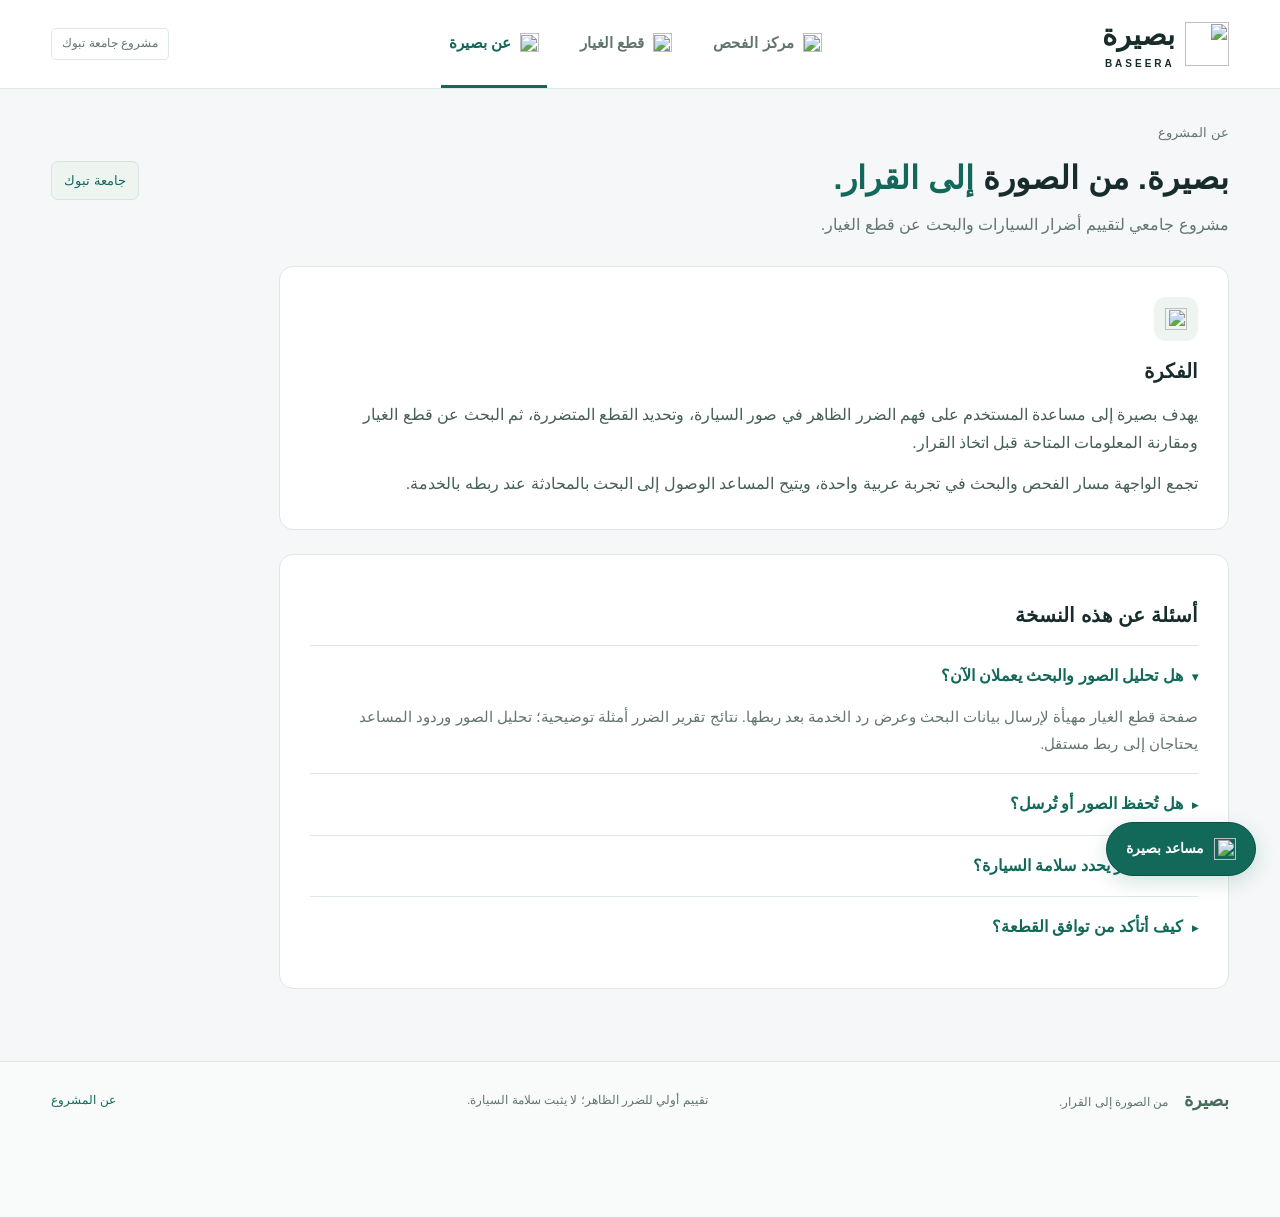
==== about.html @ 540dde1b "Add files via upload" ====
<!DOCTYPE html>
<html lang="ar" dir="rtl">
  <!-- إعدادات الصفحة: الحروف العربية، عرض الجوال، العنوان والتنسيق -->
  <head>
    <meta charset="UTF-8">
    <meta name="viewport" content="width=device-width, initial-scale=1">
    <title>عن المشروع | بصيرة</title>
    <link rel="stylesheet" href="style.css">
  </head>
  <!-- محتوى الصفحة الذي يظهر للمستخدم -->
  <body>
    <!-- الهيدر: الشعار وروابط الصفحات -->
    <div class="header">
      <div class="container header-row">
        <a class="logo" href="index.html"> <img src="assets/logo.png" alt=""> <span><b>بصيرة</b> <span lang="en" class="logo-english">BASEERA</span></span> </a>
        <div class="menu">
          <a href="index.html"> <img class="icon" src="assets/inspection.png" alt=""> <span>مركز الفحص</span> </a>
          <a href="parts.html"> <img class="icon" src="assets/parts.png" alt=""> <span>قطع الغيار</span> </a>
          <a href="about.html" class="active"> <img class="icon" src="assets/about-green.png" alt=""> <span>عن بصيرة</span> </a>
        </div>
        <span class="university">مشروع جامعة تبوك</span>
      </div>
    </div>
    <!-- المحتوى الرئيسي -->
    <div class="container main">
      <!-- عنوان الصفحة والوصف -->
      <div class="page-heading">
        <div>
          <p class="page-path">عن المشروع</p>
          <h1>بصيرة. من الصورة <span>إلى القرار.</span></h1>
          <p class="page-description">مشروع جامعي لتقييم أضرار السيارات والبحث عن قطع الغيار.</p>
        </div>
        <span class="info-badge">جامعة تبوك</span>
      </div>
      <!-- فكرة المشروع -->
      <div class="box about-box">
        <span class="icon-box"> <img class="icon" src="assets/inspection-green.png" alt=""> </span>
        <h2>الفكرة</h2>
        <p>يهدف بصيرة إلى مساعدة المستخدم على فهم الضرر الظاهر في صور السيارة، وتحديد القطع المتضررة، ثم البحث عن قطع الغيار ومقارنة المعلومات المتاحة قبل اتخاذ القرار.</p>
        <p>تجمع الواجهة مسار الفحص والبحث في تجربة عربية واحدة، ويتيح المساعد الوصول إلى البحث بالمحادثة عند ربطه بالخدمة.</p>
      </div>
      <!-- أسئلة شائعة: اضغط السؤال لفتح الإجابة -->
      <div class="box about-box">
        <h2>أسئلة عن هذه النسخة</h2>
        <details class="question" open>
          <summary class="question-title"><span class="arrow-closed">▸</span><span class="arrow-open">▾</span>هل تحليل الصور والبحث يعملان الآن؟</summary>
          <p>صفحة قطع الغيار مهيأة لإرسال بيانات البحث وعرض رد الخدمة بعد ربطها. نتائج تقرير الضرر أمثلة توضيحية؛ تحليل الصور وردود المساعد يحتاجان إلى ربط مستقل.</p>
        </details>
        <details class="question">
          <summary class="question-title"><span class="arrow-closed">▸</span><span class="arrow-open">▾</span>هل تُحفظ الصور أو تُرسل؟</summary>
          <p>لا. اختيار الصورة يظل داخل المتصفح، وزر تحليل الصور غير مفعّل. عند ربط النظام بخادم، يجب توضيح سياسة حفظ الصور للمستخدم.</p>
        </details>
        <details class="question">
          <summary class="question-title"><span class="arrow-closed">▸</span><span class="arrow-open">▾</span>هل التقرير يحدد سلامة السيارة؟</summary>
          <p>التصميم مخصص لتقييم أولي للضرر الظاهر. تحديد السلامة والأضرار الداخلية يحتاج إلى فحص لدى مختص.</p>
        </details>
        <details class="question">
          <summary class="question-title"><span class="arrow-closed">▸</span><span class="arrow-open">▾</span>كيف أتأكد من توافق القطعة؟</summary>
          <p>راجع رقم القطعة وبيانات الشركة والطراز وسنة الصنع لدى البائع قبل الشراء. تشابه الاسم وحده لا يضمن التوافق.</p>
        </details>
      </div>
    </div>
    <!-- الفوتر: معلومات أسفل الصفحة -->
    <div class="footer">
      <div class="container footer-row">
        <p><b>بصيرة</b> <span>من الصورة إلى القرار.</span></p>
        <p>تقييم أولي للضرر الظاهر؛ لا يثبت سلامة السيارة.</p>
        <a href="about.html">عن المشروع</a>
      </div>
    </div>
    <!-- المساعد: details يفتح ويغلق النافذة عند الضغط على summary -->
    <details class="chat">
      <summary class="chat-button"> <img class="icon" src="assets/chat.png" alt=""> <span>مساعد بصيرة</span> </summary>
      <div class="chat-window">
        <div class="chat-heading">
          <span class="icon-box"> <img class="icon" src="assets/assistant.png" alt=""> </span>
          <div>
            <h2>مساعد بصيرة</h2>
            <p>نساعدك توصل للقطعة المناسبة</p>
          </div>
        </div>
        <div class="chat-body">
          <span class="badge">معاينة الواجهة</span>
          <p class="chat-message">أهلًا بك في بصيرة. اكتب اسم القطعة، ونوع سيارتك وسنة الصنع لبدء البحث.</p>
          <p class="small-text gray-text">تعرف القطعة اللي تحتاجها؟</p>
          <a class="chat-link" href="parts.html">انتقل للبحث عن قطع الغيار</a>
        </div>
        <label class="message-label" for="chat-message">رسالتك للمساعد</label>
        <!-- كتابة الرسالة: الإرسال غير مربوط حاليًا -->
        <div class="chat-input">
          <textarea id="chat-message" rows="2" placeholder="مثال: أبغى صدام أمامي كامري 2022"></textarea>
          <button class="send-button" disabled>إرسال</button>
        </div>
        <p class="chat-note">المحادثة الآلية غير متصلة في هذه المعاينة؛ الرسائل لا تُرسل.</p>
      </div>
    </details>
  </body>
</html>
---- style.css ----
/* الخطوط المحلية: العادي والعريض */
@font-face {
  font-family: "Baseera";
  src: url("assets/fonts/arabic-regular.ttf") format("truetype");
  font-weight: 400;
  font-display: swap;
}
@font-face {
  font-family: "Baseera";
  src: url("assets/fonts/arabic-bold.ttf") format("truetype");
  font-weight: 700;
  font-display: swap;
}
/* تنسيق عام مشترك بين الصفحات */
* { box-sizing: border-box; }
body {
  margin: 0;
  color: #182c2b;
  background: #f5f7f8;
  font-family: "Baseera", Tahoma, Arial, sans-serif;
  line-height: 1.8;
}
button, input, select, textarea { font: inherit; }
a {
  color: #126859;
  text-decoration: none;
}
a:hover { text-decoration: underline; }
button, .question-title, .chat-button { cursor: pointer; }
button:disabled { cursor: not-allowed; }
h1, h2, h3, h4, p { margin: 0; }
h2 { font-size: 20px; }
h3 { font-size: 16px; }
img { max-width: 100%; }
.icon {
  width: 22px;
  height: 22px;
  flex-shrink: 0;
}
.container {
  width: 92%;
  margin: auto;
  max-width: 1280px;
}
.main {
  min-height: 80vh;
  padding: 32px 0 48px;
}
.gray-text { color: #627571; }
.small-text { font-size: 14px; }
.full-width { width: 100%; }
a:focus, button:focus, input:focus, select:focus, textarea:focus, summary:focus {
  outline: 3px solid #409984;
  outline-offset: 4px;
}
/* الهيدر: الشعار والقائمة */
.header {
  background: #ffffff;
  border-bottom: 1px solid #dfe7e4;
}
.header-row {
  min-height: 88px;
  display: flex;
  align-items: center;
  justify-content: space-between;
  gap: 30px;
}
.logo {
  display: flex;
  align-items: center;
  gap: 10px;
  color: #182c2b;
}
.logo:hover { text-decoration: none; }
.logo img {
  width: 44px;
  height: 44px;
}
.logo > span {
  display: flex;
  line-height: 1.2;
  flex-direction: column;
}
.logo b { font-size: 29px; }
.logo-english {
  font-family: Arial, sans-serif;
  font-size: 10px;
  font-weight: 700;
  letter-spacing: 3px;
  margin-top: 6px;
}
.menu {
  display: flex;
  gap: 25px;
}
.menu a {
  display: flex;
  align-items: center;
  gap: 9px;
  min-height: 88px;
  padding: 0 8px;
  color: #627571;
  border-bottom: 3px solid transparent;
  font-size: 15px;
  font-weight: 700;
}
.menu a:hover {
  color: #126859;
  text-decoration: none;
}
.menu a.active {
  color: #126859;
  border-bottom-color: #126859;
}
.menu .icon {
  width: 19px;
  height: 19px;
}
.university {
  color: #627571;
  border: 1px solid #dfe7e4;
  padding: 4px 10px;
  border-radius: 5px;
  font-size: 12px;
  white-space: nowrap;
}
/* عنوان الصفحة والشارات */
.page-heading {
  display: flex;
  align-items: center;
  justify-content: space-between;
  gap: 24px;
  margin-bottom: 26px;
}
.page-path {
  color: #627571;
  font-size: 13px;
  margin-bottom: 7px;
}
.page-path span {
  margin: 0 9px;
  color: #98a7a2;
}
h1 {
  font-size: 32px;
  line-height: 1.7;
}
h1 span { color: #126859; }
.page-description {
  margin-top: 5px;
  color: #627571;
}
.info-badge {
  display: flex;
  align-items: center;
  gap: 9px;
  padding: 7px 12px;
  border: 1px solid #d5e4dc;
  border-radius: 7px;
  background: #eef5f1;
  color: #126859;
  font-size: 13px;
  white-space: nowrap;
}
.badge {
  display: inline-block;
  font-size: 12px;
  font-weight: 400;
  background: #fcf2d9;
  color: #7d5d20;
  padding: 3px 9px;
  border-radius: 5px;
}
.badge.green-badge {
  color: #126859;
  background: #eef5f1;
}
/* الصناديق والحقول والأزرار المشتركة */
.box {
  background: #ffffff;
  border: 1px solid #dfe7e4;
  border-radius: 14px;
}
.icon-box {
  width: 44px;
  height: 44px;
  display: flex;
  flex-shrink: 0;
  color: #126859;
  border-radius: 12px;
  background: #eef5f1;
  align-items: center;
  justify-content: center;
}
.section-heading {
  display: flex;
  align-items: center;
  gap: 13px;
  margin-bottom: 24px;
}
.section-heading h2 { font-size: 18px; }
.section-heading p {
  color: #627571;
  font-size: 13px;
  margin-top: 3px;
}
.field {
  min-width: 0;
  margin-bottom: 18px;
}
.field label {
  display: block;
  font-size: 14px;
  font-weight: 700;
  margin-bottom: 7px;
  color: #445e56;
}
.field input, .field select {
  width: 100%;
  min-height: 47px;
  padding: 8px 12px;
  border: 1px solid #dfe7e4;
  border-radius: 7px;
  color: #182c2b;
  background: white;
  font-size: 15px;
}
/* flex يضع الحقول بجانب بعض، و gap يحدد المسافة بينها. */
.field-row {
  display: flex;
  gap: 12px;
}
.field-row .field { flex: 1; }
.note {
  color: #627571;
  font-size: 13px;
  line-height: 1.9;
  margin-top: 12px;
}
.search-status {
  margin-top: 12px;
  padding: 12px;
  text-align: center;
  color: #126b5c;
  background: #eef5f1;
  border-radius: 9px;
}
.divider {
  height: 1px;
  background: #dfe7e4;
  margin: 24px 0;
}
.button {
  display: inline-flex;
  align-items: center;
  justify-content: center;
  gap: 9px;
  min-height: 46px;
  padding: 10px 19px;
  border: 1px solid transparent;
  border-radius: 8px;
  font-size: 14px;
  font-weight: 700;
  text-align: center;
}
.button:hover { text-decoration: none; }
.button.green-button {
  background: #126859;
  color: white;
}
.button:disabled {
  background: #688d83;
  color: white;
}
.button.white-button {
  border-color: #dfe7e4;
  background: white;
  color: #126859;
}
.button.white-button:hover { background: #eef5f1; }
/* الصفحة الرئيسية: خطوات الفحص */
.steps {
  list-style: none;
  margin: 0 0 24px;
  padding: 21px 28px;
  display: flex;
  gap: 28px;
  background: white;
  border: 1px solid #dfe7e4;
  border-radius: 12px;
}
.step {
  display: flex;
  align-items: center;
  gap: 13px;
  color: #627571;
  flex: 1;
}
.step-number {
  width: 35px;
  height: 35px;
  display: flex;
  flex-shrink: 0;
  border: 1px solid #dfe7e4;
  border-radius: 50%;
  font-family: Arial, sans-serif;
  font-size: 12px;
  align-items: center;
  justify-content: center;
}
.step b {
  display: block;
  font-size: 14px;
}
.step-text {
  display: block;
  font-size: 12px;
}
.step.active { color: #126859; }
.step.active .step-number {
  background: #126859;
  color: white;
  border-color: #126859;
  box-shadow: 0 0 0 4px #eef5f1;
}
/* الصفحة الرئيسية: بيانات السيارة ورفع الصور */
.inspection-layout {
  display: flex;
  gap: 24px;
  align-items: flex-start;
}
.car-form {
  padding: 24px;
  width: 320px;
  flex-shrink: 0;
}
.privacy-note {
  display: flex;
  align-items: flex-start;
  gap: 9px;
  color: #126859;
  margin-bottom: 14px;
  font-size: 14px;
}
.privacy-note .icon { margin-top: 4px; }
.upload-box {
  padding: 25px;
  flex: 1;
  min-width: 0;
}
.upload-heading {
  display: flex;
  align-items: center;
  justify-content: space-between;
  gap: 15px;
  margin-bottom: 19px;
}
.upload-heading h2 { font-size: 22px; }
.upload-area {
  border: 2px dashed #b7cec5;
  border-radius: 13px;
  background: #f6fbf8;
  padding: 25px 25px 20px;
  text-align: center;
}
.upload-label {
  display: flex;
  flex-direction: column;
  align-items: center;
  cursor: pointer;
  padding: 10px 0 15px;
}
.upload-icon {
  width: 76px;
  height: 76px;
  background: #e4f1eb;
  border-radius: 22px;
  display: flex;
  color: #126859;
  margin-bottom: 20px;
  align-items: center;
  justify-content: center;
}
.upload-icon .icon {
  width: 34px;
  height: 34px;
}
.upload-label b {
  font-size: 22px;
  margin-bottom: 6px;
}
.upload-help {
  color: #627571;
  font-size: 14px;
}
.file-types {
  color: #627571;
  font-size: 12px;
  font-family: Arial, sans-serif;
  margin-top: 10px;
}
.file-input {
  display: block;
  width: 100%;
  max-width: 430px;
  margin: 7px auto 0;
  border: 1px solid #cbded4;
  border-radius: 8px;
  padding: 6px;
  background: white;
  color: #4a665c;
  font-size: 13px;
}
.photo-tips {
  display: flex;
  justify-content: space-between;
  gap: 12px;
  padding: 18px 0;
  border-bottom: 1px solid #dfe7e4;
}
.photo-tips span {
  display: flex;
  align-items: center;
  gap: 7px;
  font-size: 12px;
  color: #627571;
}
.photo-tips .icon {
  width: 18px;
  height: 18px;
}
.actions {
  display: flex;
  align-items: center;
  gap: 12px;
  margin-top: 20px;
}
.actions .green-button { flex: 1; }
/* النقاط الثلاث أسفل الصفحة الرئيسية */
.features {
  display: flex;
  gap: 26px;
  margin-top: 28px;
  border-top: 1px solid #dfe7e4;
  padding: 24px 0 0;
}
.features > div {
  display: flex;
  align-items: center;
  gap: 13px;
  flex: 1;
}
.features .icon {
  width: 26px;
  height: 26px;
}
.features h3 { font-size: 14px; }
.features p {
  color: #627571;
  font-size: 12px;
  margin-top: 4px;
}
/* صفحة قطع الغيار: البحث والنتائج */
.parts-layout {
  display: flex;
  gap: 25px;
  align-items: flex-start;
}
.search-form {
  padding: 24px;
  width: 305px;
  flex-shrink: 0;
}
.results {
  min-width: 0;
  flex: 1;
}
.results-heading {
  display: flex;
  justify-content: space-between;
  align-items: center;
  gap: 15px;
  margin-bottom: 17px;
}
/* بطاقات المنتجات */
.products {
  display: flex;
  gap: 17px;
  flex-wrap: wrap;
  justify-content: space-between;
}
.product {
  background: white;
  border: 1px solid #dfe7e4;
  border-radius: 12px;
  padding: 22px;
  width: 48%;
  overflow-wrap: anywhere;
  display: flex;
  flex-direction: column;
}
.product-heading {
  display: flex;
  align-items: center;
  justify-content: space-between;
}
.store-name {
  color: #336aad;
  direction: ltr;
  font-family: Arial, sans-serif;
  font-size: 21px;
  font-weight: 700;
}
.condition {
  background: #eef5f1;
  color: #526e59;
  border-radius: 4px;
  padding: 3px 9px;
  font-size: 12px;
}
.product-name {
  display: flex;
  margin: 22px 0 18px;
}
.product-name h3 { font-size: 14px; }
.price {
  display: flex;
  align-items: baseline;
  gap: 12px;
  flex-wrap: wrap;
}
.price b {
  font-size: 26px;
  color: #126859;
}
.price > span {
  font-size: 12px;
  color: #627571;
}
.shipping {
  margin: 18px 0 0;
  font-size: 14px;
}
.shipping > div {
  display: flex;
  justify-content: space-between;
  gap: 12px;
  margin-top: 8px;
}
.shipping span { color: #627571; }
.shipping b {
  text-align: left;
  font-weight: inherit;
}
.results-note {
  color: #627571;
  font-size: 13px;
  margin-top: 18px;
}
.empty-results {
  padding: 65px 28px;
  text-align: center;
  color: #627571;
}
.product-photo {
  height: 170px;
  margin-top: 18px;
  border-radius: 9px;
  background: #f7f9f8;
  display: flex;
  align-items: center;
  justify-content: center;
  color: #627571;
  font-size: 13px;
  overflow: hidden;
}
.product-image {
  width: 100%;
  height: 100%;
  object-fit: contain;
}
.product-number {
  color: #627571;
  font-size: 12px;
  margin: 18px 0 12px;
}
.product > .button { margin-top: auto; }
/* صفحة التقرير التوضيحي */
.report-alert {
  display: flex;
  align-items: flex-start;
  gap: 10px;
  color: #7d622c;
  background: #fcf6e8;
  border: 1px solid #eddfbc;
  border-radius: 9px;
  padding: 14px 18px;
  margin-bottom: 24px;
  font-size: 14px;
}
.report-alert .icon { margin-top: 3px; }
.report { padding: 28px; }
.report-heading {
  display: flex;
  justify-content: space-between;
  align-items: center;
  gap: 20px;
  border-bottom: 1px solid #dfe7e4;
  padding-bottom: 22px;
}
.report-heading .section-heading { margin-bottom: 0; }
.report-body {
  display: flex;
  gap: 32px;
  padding: 28px 0;
}
.damage-level {
  display: flex;
  flex-direction: column;
  align-items: center;
  justify-content: center;
  background: #f9f5e9;
  color: #856727;
  padding: 28px 20px;
  border-radius: 11px;
  width: 250px;
  flex-shrink: 0;
}
.damage-level > span { font-size: 14px; }
.damage-level b {
  font-size: 38px;
  margin: 4px 0;
}
.damage-level .damage-note { font-size: 12px; }
.damage-meter {
  display: flex;
  gap: 6px;
  width: 165px;
  margin: 12px 0;
  direction: ltr;
}
.damage-meter span {
  flex: 1;
  height: 6px;
  border-radius: 5px;
  background: #c3a04c;
}
.damage-meter .light-bar { background: #e5dac0; }
.part-count {
  background: #eef5f1;
  border-radius: 4px;
  padding: 2px 8px;
  margin-right: 10px;
  font-size: 13px;
}
.damaged-parts {
  flex: 1;
  min-width: 0;
}
.damaged-part {
  display: flex;
  align-items: center;
  gap: 13px;
  padding: 23px 0;
  border-bottom: 1px solid #dfe7e4;
}
.damaged-part h4 { font-size: 15px; }
.damaged-part p {
  font-size: 12px;
  color: #627571;
}
.damaged-part a, .damaged-part > .small-text {
  font-size: 13px;
  margin-right: auto;
}
.part-number {
  width: 28px;
  height: 28px;
  border: 1px solid #dfe7e4;
  border-radius: 50%;
  display: flex;
  color: #126859;
  font-size: 12px;
  flex-shrink: 0;
  align-items: center;
  justify-content: center;
}
.report-note {
  display: flex;
  gap: 9px;
  color: #627571;
  font-size: 14px;
}
.next-step {
  display: flex;
  align-items: center;
  gap: 17px;
  margin-top: 25px;
  padding: 24px;
  border: 1px solid #d6e4d9;
  background: #eef5ed;
  border-radius: 12px;
}
.next-step h2 { font-size: 17px; }
.next-step p {
  font-size: 14px;
  color: #627571;
}
.next-step .button { margin-right: auto; }
.print-note {
  margin-top: 18px;
  font-size: 13px;
  color: #627571;
}
/* صفحة عن المشروع والأسئلة */
.about-box {
  padding: 30px;
  margin-bottom: 24px;
  max-width: 950px;
}
.about-box > h2 { margin: 12px 0; }
.about-box > p {
  margin-top: 12px;
  color: #465f57;
}
.question {
  border-top: 1px solid #dfe7e4;
  padding: 16px 0;
}
.question .question-title {
  color: #126859;
  font-weight: 700;
}
.question p {
  color: #627571;
  margin-top: 12px;
  font-size: 15px;
}
/* نافذة المساعد الثابتة أسفل الشاشة */
.chat {
  position: fixed;
  right: 24px;
  bottom: 24px;
  z-index: 50;
}
.chat-button {
  display: flex;
  align-items: center;
  gap: 10px;
  padding: 13px 19px;
  min-height: 54px;
  background: #126859;
  color: white;
  border: 1px solid #0b5044;
  border-radius: 30px;
  font-size: 14px;
  font-weight: 700;
  box-shadow: 0 6px 20px #12685930;
}
.chat-button:hover { background: #0b5044; }
.chat-window {
  position: absolute;
  right: 0;
  bottom: 72px;
  width: 365px;
  max-height: 70vh;
  overflow-y: auto;
  background: white;
  border: 1px solid #dfe7e4;
  border-radius: 17px;
  box-shadow: 0 15px 55px #183c3026;
}
.chat-heading {
  display: flex;
  gap: 12px;
  align-items: center;
  border-bottom: 1px solid #dfe7e4;
  padding: 18px;
}
.chat-heading h2 { font-size: 17px; }
.chat-heading p {
  color: #627571;
  font-size: 12px;
}
.chat-body {
  padding: 19px;
  min-height: 210px;
}
.chat-message {
  background: #eef5f1;
  color: #355a4b;
  padding: 13px;
  border-radius: 12px 0 12px 12px;
  font-size: 14px;
  margin: 14px 0 18px;
}
.chat-link {
  display: block;
  border: 1px solid #dfe7e4;
  border-radius: 7px;
  padding: 9px;
  font-size: 13px;
  margin-top: 8px;
}
.message-label {
  display: block;
  margin: 0 16px 4px;
  font-size: 12px;
  color: #627571;
}
.chat-input {
  display: flex;
  align-items: center;
  gap: 7px;
  margin: 0 16px;
  padding: 8px;
  border: 1px solid #dfe7e4;
  border-radius: 9px;
}
.chat-input textarea {
  border: 0;
  resize: vertical;
  min-width: 0;
  flex: 1;
  font-size: 14px;
  padding: 5px;
  color: #182c2b;
  background: white;
}
.send-button {
  display: flex;
  width: 50px;
  height: 36px;
  border: 0;
  border-radius: 7px;
  background: #688d83;
  color: white;
  align-items: center;
  justify-content: center;
  font-size: 12px;
  flex-shrink: 0;
}
.chat-note {
  color: #627571;
  padding: 12px 18px 17px;
  font-size: 12px;
}
/* الفوتر: أسفل كل صفحة */
.footer {
  border-top: 1px solid #dfe7e4;
  background: #f9fbfa;
  color: #627571;
  padding: 22px 0 100px;
  font-size: 12px;
}
.footer-row {
  display: flex;
  align-items: center;
  justify-content: space-between;
  gap: 20px;
}
.footer-row b {
  font-size: 18px;
  color: #496b5b;
  margin-left: 12px;
}
/* فتح السؤال وإغلاقه يتم بواسطة details؛ هذه القواعد تبدّل السهم فقط. */
.question-title { display: block; }
.question-title .arrow-closed, .question-title .arrow-open {
  width: 15px;
  font-size: 12px;
  display: inline-block;
}
.question .arrow-open { display: none; }
.question[open] .arrow-closed { display: none; }
.question[open] .arrow-open { display: inline-block; }
/* تعديلات الشاشات المتوسطة */
@media (max-width: 1000px) {
  .university { display: none; }
  .inspection-layout, .parts-layout { gap: 18px; }
  .upload-box, .car-form, .search-form { padding: 20px; }
  .upload-heading {
    align-items: flex-start;
    flex-direction: column;
    gap: 8px;
  }
  .upload-area { padding: 20px 15px; }
  .upload-label b { font-size: 20px; }
  .photo-tips { flex-wrap: wrap; }
  .actions {
    flex-direction: column;
    align-items: stretch;
  }
  .report-body { gap: 22px; }
  .car-form, .search-form { width: 280px; }
  .product { width: 100%; }
  .damage-level { width: 210px; }
}
/* تعديلات الجوال */
@media (max-width: 700px) {
  .upload-box { order: -1; }
  .header-row {
    flex-wrap: wrap;
    justify-content: center;
    padding-top: 17px;
    gap: 8px;
  }
  .logo { margin-left: auto; }
  .logo img {
    width: 36px;
    height: 36px;
  }
  .logo b { font-size: 25px; }
  .menu {
    width: 100%;
    justify-content: space-between;
    gap: 4px;
  }
  .menu a {
    min-height: 54px;
    padding: 0 6px;
    font-size: 13px;
    gap: 6px;
  }
  .menu .icon {
    width: 17px;
    height: 17px;
  }
  .main { padding: 24px 0 35px; }
  h1 { font-size: 25px; }
  .page-description { font-size: 14px; }
  .page-heading {
    align-items: flex-start;
    flex-wrap: wrap;
    gap: 12px;
    margin-bottom: 22px;
  }
  .info-badge { font-size: 12px; }
  .steps {
    gap: 8px;
    padding: 16px 10px;
  }
  .step {
    flex-direction: column;
    text-align: center;
    gap: 8px;
  }
  .step-text { display: none; }
  .step b { font-size: 12px; }
  .step-number {
    width: 29px;
    height: 29px;
  }
  .inspection-layout, .parts-layout {
    flex-direction: column;
  }
  .upload-heading h2 { font-size: 21px; }
  .upload-label b { font-size: 19px; }
  .upload-help { font-size: 13px; }
  .upload-icon {
    width: 64px;
    height: 64px;
    margin-bottom: 15px;
  }
  .upload-area { padding: 18px 12px; }
  .photo-tips {
    justify-content: flex-start;
    gap: 12px 18px;
  }
  .field input, .field select { font-size: 16px; }
  .features {
    gap: 22px;
    flex-direction: column;
  }
  .features h3 { font-size: 15px; }
  .features p { font-size: 13px; }
  .report { padding: 20px; }
  .report-heading {
    flex-direction: column;
    align-items: flex-start;
  }
  .report-body { flex-direction: column; }
  .damaged-part {
    flex-wrap: wrap;
    gap: 10px;
  }
  .damaged-part a, .damaged-part > .small-text {
    width: 100%;
    padding-right: 38px;
  }
  .next-step {
    flex-wrap: wrap;
    padding: 20px;
  }
  .next-step > div { flex: 1; }
  .next-step .button { width: 100%; }
  .about-box { padding: 23px; }
  .footer-row {
    flex-direction: column;
    align-items: flex-start;
    gap: 10px;
  }
  .chat {
    right: 16px;
    bottom: 16px;
  }
  .chat-window {
    width: 90vw;
    max-width: 365px;
    bottom: 67px;
  }
  .chat-button {
    min-height: 50px;
    font-size: 13px;
    padding: 11px 16px;
  }
  .chat-input textarea { font-size: 16px; }
  .car-form, .search-form, .upload-box, .results, .damage-level, .damaged-parts { width: 100%; }
  .upload-box, .results, .damaged-parts { flex: auto; }
}
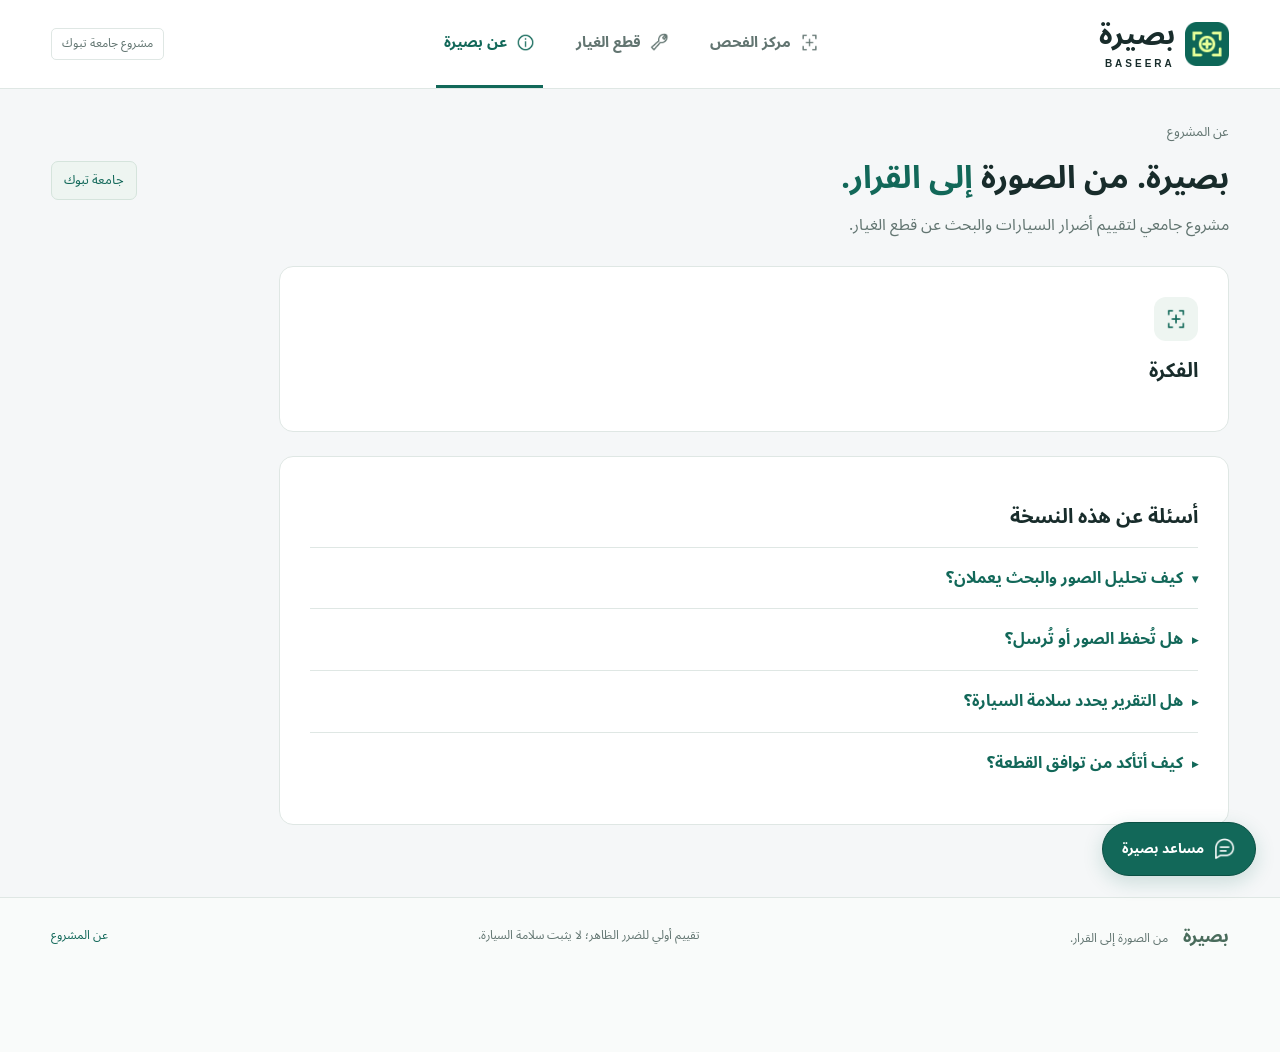
==== commit 56c3dc41: "Update about.html" ====
--- a/about.html
+++ b/about.html
@@ -36,27 +36,24 @@
       <div class="box about-box">
         <span class="icon-box"> <img class="icon" src="assets/inspection-green.png" alt=""> </span>
         <h2>الفكرة</h2>
-        <p>يهدف بصيرة إلى مساعدة المستخدم على فهم الضرر الظاهر في صور السيارة، وتحديد القطع المتضررة، ثم البحث عن قطع الغيار ومقارنة المعلومات المتاحة قبل اتخاذ القرار.</p>
-        <p>تجمع الواجهة مسار الفحص والبحث في تجربة عربية واحدة، ويتيح المساعد الوصول إلى البحث بالمحادثة عند ربطه بالخدمة.</p>
+        
       </div>
       <!-- أسئلة شائعة: اضغط السؤال لفتح الإجابة -->
       <div class="box about-box">
         <h2>أسئلة عن هذه النسخة</h2>
         <details class="question" open>
-          <summary class="question-title"><span class="arrow-closed">▸</span><span class="arrow-open">▾</span>هل تحليل الصور والبحث يعملان الآن؟</summary>
-          <p>صفحة قطع الغيار مهيأة لإرسال بيانات البحث وعرض رد الخدمة بعد ربطها. نتائج تقرير الضرر أمثلة توضيحية؛ تحليل الصور وردود المساعد يحتاجان إلى ربط مستقل.</p>
+          <summary class="question-title"><span class="arrow-closed">▸</span><span class="arrow-open">▾</span>كيف تحليل الصور والبحث يعملان؟</summary>
+
         </details>
         <details class="question">
           <summary class="question-title"><span class="arrow-closed">▸</span><span class="arrow-open">▾</span>هل تُحفظ الصور أو تُرسل؟</summary>
-          <p>لا. اختيار الصورة يظل داخل المتصفح، وزر تحليل الصور غير مفعّل. عند ربط النظام بخادم، يجب توضيح سياسة حفظ الصور للمستخدم.</p>
         </details>
         <details class="question">
           <summary class="question-title"><span class="arrow-closed">▸</span><span class="arrow-open">▾</span>هل التقرير يحدد سلامة السيارة؟</summary>
-          <p>التصميم مخصص لتقييم أولي للضرر الظاهر. تحديد السلامة والأضرار الداخلية يحتاج إلى فحص لدى مختص.</p>
         </details>
         <details class="question">
           <summary class="question-title"><span class="arrow-closed">▸</span><span class="arrow-open">▾</span>كيف أتأكد من توافق القطعة؟</summary>
-          <p>راجع رقم القطعة وبيانات الشركة والطراز وسنة الصنع لدى البائع قبل الشراء. تشابه الاسم وحده لا يضمن التوافق.</p>
+
         </details>
       </div>
     </div>
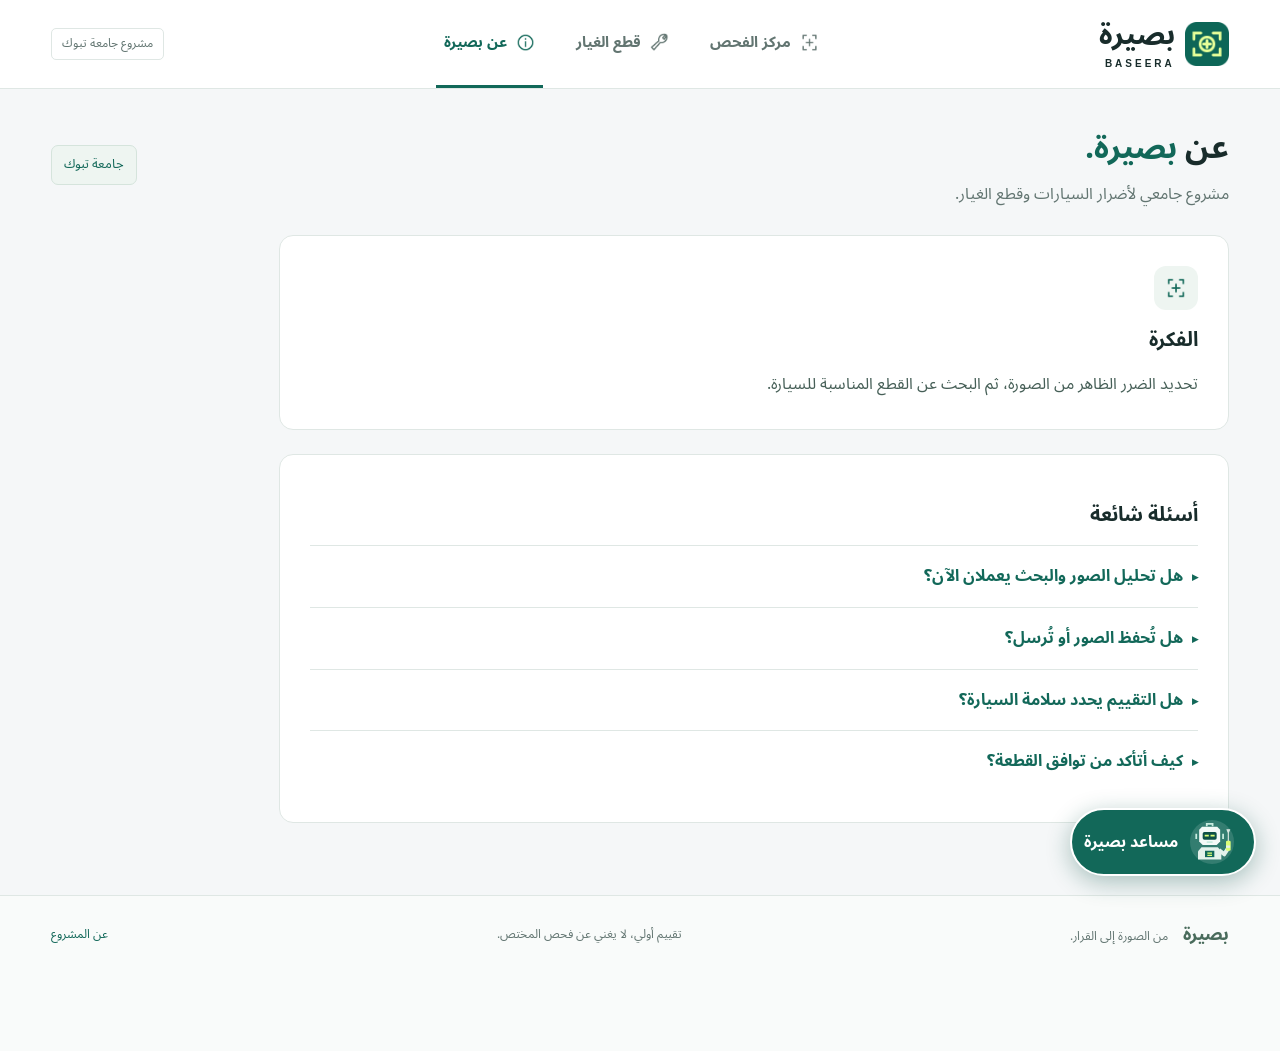
==== commit a3c03318: "Add files via upload" ====
--- a/about.html
+++ b/about.html
@@ -5,7 +5,7 @@
     <meta charset="UTF-8">
     <meta name="viewport" content="width=device-width, initial-scale=1">
     <title>عن المشروع | بصيرة</title>
-    <link rel="stylesheet" href="style.css">
+    <link rel="stylesheet" href="assets/style.css">
   </head>
   <!-- محتوى الصفحة الذي يظهر للمستخدم -->
   <body>
@@ -26,9 +26,8 @@
       <!-- عنوان الصفحة والوصف -->
       <div class="page-heading">
         <div>
-          <p class="page-path">عن المشروع</p>
-          <h1>بصيرة. من الصورة <span>إلى القرار.</span></h1>
-          <p class="page-description">مشروع جامعي لتقييم أضرار السيارات والبحث عن قطع الغيار.</p>
+          <h1>عن <span>بصيرة.</span></h1>
+          <p class="page-description">مشروع جامعي لأضرار السيارات وقطع الغيار.</p>
         </div>
         <span class="info-badge">جامعة تبوك</span>
       </div>
@@ -36,24 +35,26 @@
       <div class="box about-box">
         <span class="icon-box"> <img class="icon" src="assets/inspection-green.png" alt=""> </span>
         <h2>الفكرة</h2>
-        
+        <p>تحديد الضرر الظاهر من الصورة، ثم البحث عن القطع المناسبة للسيارة.</p>
       </div>
       <!-- أسئلة شائعة: اضغط السؤال لفتح الإجابة -->
       <div class="box about-box">
-        <h2>أسئلة عن هذه النسخة</h2>
-        <details class="question" open>
-          <summary class="question-title"><span class="arrow-closed">▸</span><span class="arrow-open">▾</span>كيف تحليل الصور والبحث يعملان؟</summary>
-
+        <h2>أسئلة شائعة</h2>
+        <details class="question">
+          <summary class="question-title"><span class="arrow-closed">▸</span><span class="arrow-open">▾</span>هل تحليل الصور والبحث يعملان الآن؟</summary>
+          <p>بحث القطع متاح. المساعد وتحليل الصور غير متاحين حاليًا.</p>
         </details>
         <details class="question">
           <summary class="question-title"><span class="arrow-closed">▸</span><span class="arrow-open">▾</span>هل تُحفظ الصور أو تُرسل؟</summary>
+          <p>لا تُرسل الصور إلى أي خادم في هذه النسخة.</p>
         </details>
         <details class="question">
-          <summary class="question-title"><span class="arrow-closed">▸</span><span class="arrow-open">▾</span>هل التقرير يحدد سلامة السيارة؟</summary>
+          <summary class="question-title"><span class="arrow-closed">▸</span><span class="arrow-open">▾</span>هل التقييم يحدد سلامة السيارة؟</summary>
+          <p>لا؛ تحديد سلامة السيارة يحتاج فحصًا لدى مختص.</p>
         </details>
         <details class="question">
           <summary class="question-title"><span class="arrow-closed">▸</span><span class="arrow-open">▾</span>كيف أتأكد من توافق القطعة؟</summary>
-
+          <p>راجع رقم القطعة والطراز والسنة مع البائع قبل الشراء.</p>
         </details>
       </div>
     </div>
@@ -61,35 +62,17 @@
     <div class="footer">
       <div class="container footer-row">
         <p><b>بصيرة</b> <span>من الصورة إلى القرار.</span></p>
-        <p>تقييم أولي للضرر الظاهر؛ لا يثبت سلامة السيارة.</p>
+        <p>تقييم أولي، لا يغني عن فحص المختص.</p>
         <a href="about.html">عن المشروع</a>
       </div>
     </div>
     <!-- المساعد: details يفتح ويغلق النافذة عند الضغط على summary -->
-    <details class="chat">
-      <summary class="chat-button"> <img class="icon" src="assets/chat.png" alt=""> <span>مساعد بصيرة</span> </summary>
-      <div class="chat-window">
-        <div class="chat-heading">
-          <span class="icon-box"> <img class="icon" src="assets/assistant.png" alt=""> </span>
-          <div>
-            <h2>مساعد بصيرة</h2>
-            <p>نساعدك توصل للقطعة المناسبة</p>
-          </div>
-        </div>
-        <div class="chat-body">
-          <span class="badge">معاينة الواجهة</span>
-          <p class="chat-message">أهلًا بك في بصيرة. اكتب اسم القطعة، ونوع سيارتك وسنة الصنع لبدء البحث.</p>
-          <p class="small-text gray-text">تعرف القطعة اللي تحتاجها؟</p>
-          <a class="chat-link" href="parts.html">انتقل للبحث عن قطع الغيار</a>
-        </div>
-        <label class="message-label" for="chat-message">رسالتك للمساعد</label>
-        <!-- كتابة الرسالة: الإرسال غير مربوط حاليًا -->
-        <div class="chat-input">
-          <textarea id="chat-message" rows="2" placeholder="مثال: أبغى صدام أمامي كامري 2022"></textarea>
-          <button class="send-button" disabled>إرسال</button>
-        </div>
-        <p class="chat-note">المحادثة الآلية غير متصلة في هذه المعاينة؛ الرسائل لا تُرسل.</p>
-      </div>
+    <details class="chat" id="chat">
+      <summary class="chat-button" aria-label="فتح أو إغلاق مساعد بصيرة">
+        <span class="chat-symbol"><img src="assets/robot.svg" alt=""></span>
+        <span class="chat-open-label">مساعد بصيرة</span><span class="chat-close-label">إغلاق المحادثة</span>
+      </summary>
+      {% include 'chat.html' %}
     </details>
   </body>
 </html>
--- a/assets/style.css
+++ b/assets/style.css
@@ -0,0 +1,8 @@
+/* تنسيقات الموقع مقسمة حسب الجزء؛ كل ملف مسؤول عن قسم واضح. */
+@import url("css/base.css");
+@import url("css/layout.css");
+@import url("css/inspection.css");
+@import url("css/parts.css");
+@import url("css/about.css");
+@import url("css/chat.css");
+@import url("css/mobile.css");
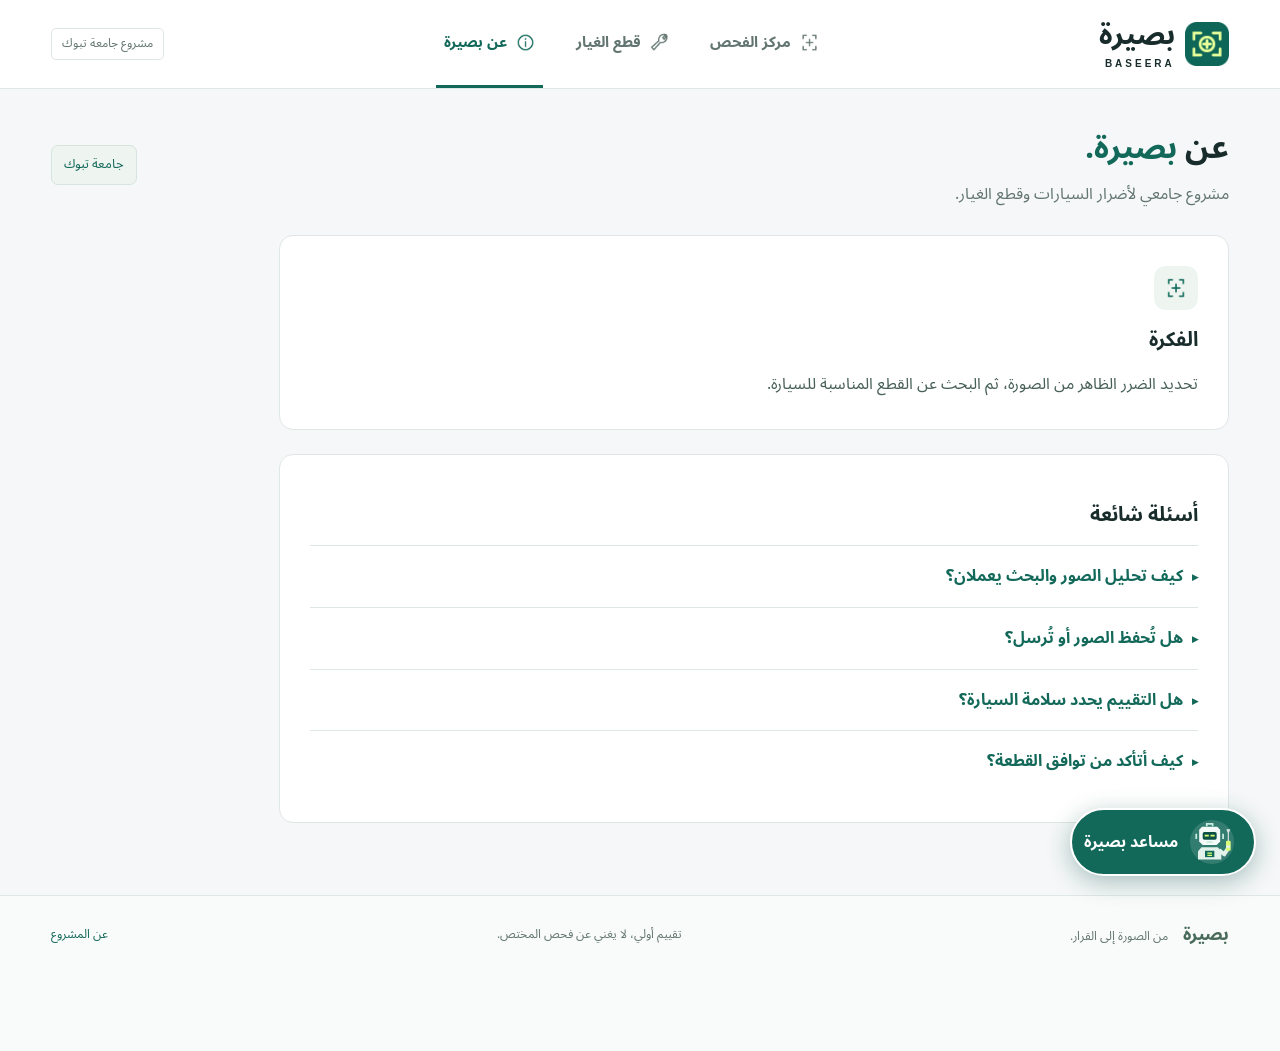
==== commit 62948ad9: "Revise FAQ content in about.html Updated FAQ section with new questions and removed old answers." ====
--- a/about.html
+++ b/about.html
@@ -41,16 +41,16 @@
       <div class="box about-box">
         <h2>أسئلة شائعة</h2>
         <details class="question">
-          <summary class="question-title"><span class="arrow-closed">▸</span><span class="arrow-open">▾</span>هل تحليل الصور والبحث يعملان الآن؟</summary>
-          <p>بحث القطع متاح. المساعد وتحليل الصور غير متاحين حاليًا.</p>
+          <summary class="question-title"><span class="arrow-closed">▸</span><span class="arrow-open">▾</span>كيف تحليل الصور والبحث يعملان؟</summary>
+          <p></p>
         </details>
         <details class="question">
           <summary class="question-title"><span class="arrow-closed">▸</span><span class="arrow-open">▾</span>هل تُحفظ الصور أو تُرسل؟</summary>
-          <p>لا تُرسل الصور إلى أي خادم في هذه النسخة.</p>
+          <p></p>
         </details>
         <details class="question">
           <summary class="question-title"><span class="arrow-closed">▸</span><span class="arrow-open">▾</span>هل التقييم يحدد سلامة السيارة؟</summary>
-          <p>لا؛ تحديد سلامة السيارة يحتاج فحصًا لدى مختص.</p>
+          <p>لا.</p>
         </details>
         <details class="question">
           <summary class="question-title"><span class="arrow-closed">▸</span><span class="arrow-open">▾</span>كيف أتأكد من توافق القطعة؟</summary>
